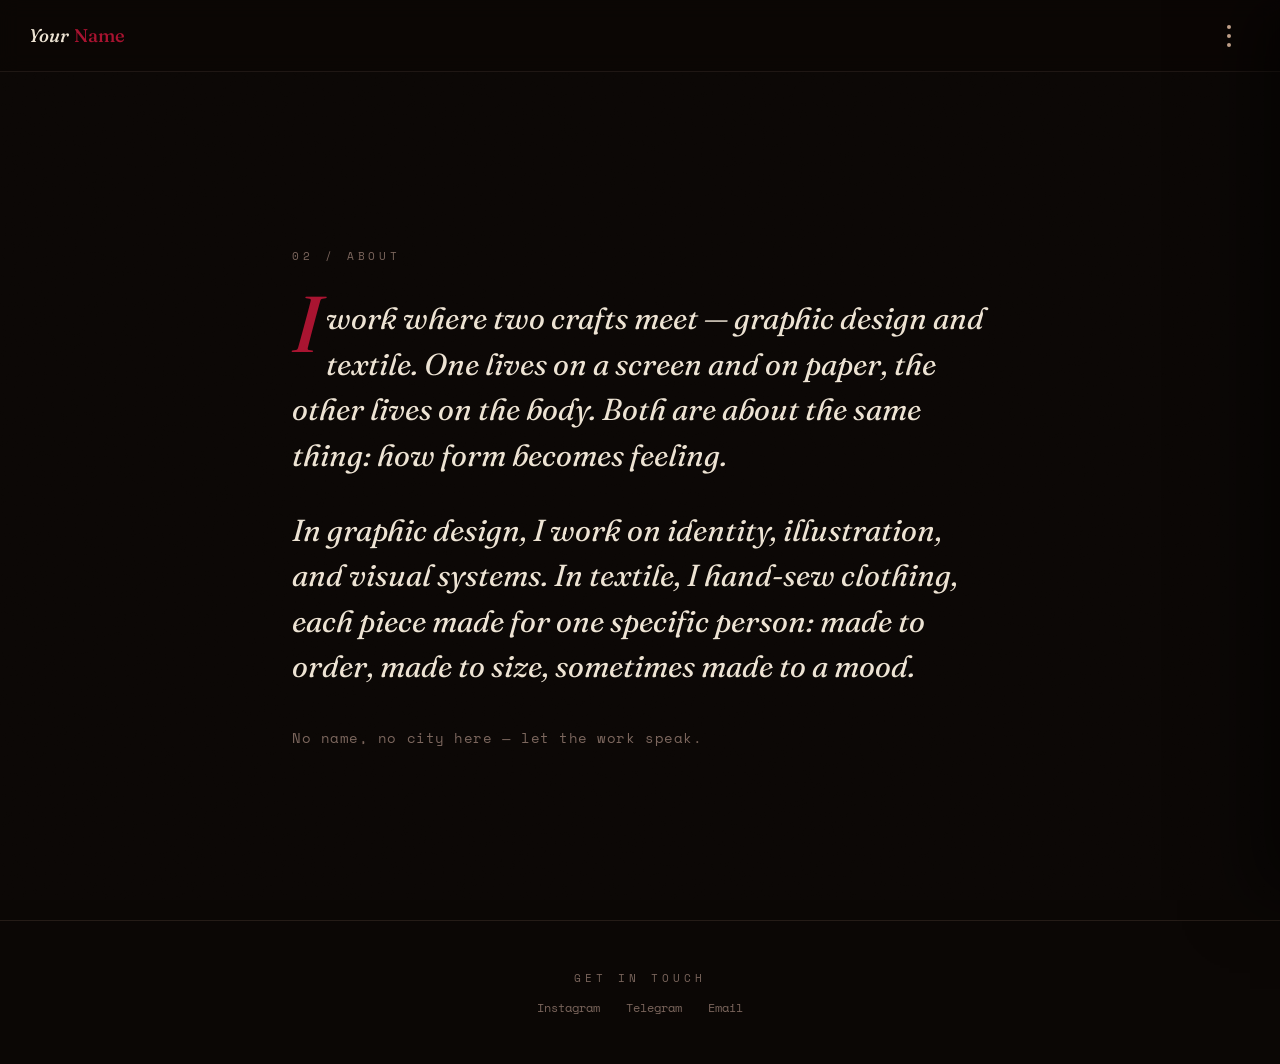
==== about.html @ b3714de5 "Add files via upload" ====
<!DOCTYPE html>
<html lang="en">
<head>
<meta charset="UTF-8">
<meta name="viewport" content="width=device-width, initial-scale=1.0">
<title>About — [Your Name]</title>
<link rel="preconnect" href="https://fonts.googleapis.com">
<link href="https://fonts.googleapis.com/css2?family=Fraunces:ital,opsz,wght@0,9..144,300;0,9..144,500;0,9..144,600;1,9..144,400;1,9..144,500&family=Cormorant+Garamond:ital,wght@0,400;0,500;1,400&family=Space+Mono:wght@400;700&display=swap" rel="stylesheet">
<link rel="stylesheet" href="style.css">
</head>
<body>

<svg class="grain" width="100%" height="100%">
  <filter id="noiseFilter">
    <feTurbulence type="fractalNoise" baseFrequency="0.9" numOctaves="2" stitchTiles="stitch"/>
    <feColorMatrix type="saturate" values="0"/>
  </filter>
  <rect width="100%" height="100%" filter="url(#noiseFilter)"/>
</svg>

<svg width="0" height="0">
  <filter id="organicBlur">
    <feTurbulence type="fractalNoise" baseFrequency="0.012" numOctaves="2" result="turb"/>
    <feDisplacementMap in="SourceGraphic" in2="turb" scale="18"/>
  </filter>
</svg>

<header class="site-header">
  <a href="index.html" class="logo">Your <span>Name</span></a>
  <button class="menu-trigger" id="menuTrigger" aria-label="Open menu" aria-expanded="false" aria-controls="drawer">
    <span class="dot"></span><span class="dot"></span><span class="dot"></span>
  </button>
</header>

<div class="drawer-overlay" id="drawerOverlay"></div>
<nav class="drawer" id="drawer" aria-hidden="true">
  <div class="drawer-top">
    <p class="eyebrow">menu</p>
    <button class="drawer-close" id="drawerClose">close ×</button>
  </div>

  <ul class="drawer-nav">
    <li><a class="drawer-link" href="index.html"><span class="n">01</span>Home</a></li>
    <li><a class="drawer-link current" href="about.html"><span class="n">02</span>About</a></li>
    <li><a class="drawer-link" href="portfolio.html"><span class="n">03</span>Portfolio</a></li>
    <li>
      <a class="drawer-link" href="clothing.html"><span class="n">04</span>Clothing</a>
      <ul class="drawer-sub">
        <li><a class="" href="clothing-active.html">— Active</a></li>
        <li><a class="" href="clothing-inactive.html">— Inactive</a></li>
      </ul>
    </li>
  </ul>

  <div class="drawer-foot">
    <p class="eyebrow">get in touch</p>
    <div class="links">
      <a href="#">Instagram</a>
      <a href="#">Telegram</a>
      <a href="mailto:hello@example.com">Email</a>
    </div>
  </div>
</nav>

<section class="about-section" id="about">
  <p class="eyebrow">02 / about</p>
  <div class="about-body">
    <p class="about-line">I work where two crafts meet — graphic design and textile. One lives on a screen and on paper, the other lives on the body. Both are about the same thing: how form becomes feeling.</p>
    <p class="about-line">In graphic design, I work on identity, illustration, and visual systems. In textile, I hand-sew clothing, each piece made for one specific person: made to order, made to size, sometimes made to a mood.</p>
    <p class="about-line about-whisper">No name, no city here — let the work speak.</p>
  </div>
</section>

<footer>
  <p class="eyebrow">get in touch</p>
  <div class="links">
    <a href="#">Instagram</a>
    <a href="#">Telegram</a>
    <a href="mailto:hello@example.com">Email</a>
  </div>
</footer>

<script src="script.js"></script>
</body>
</html>
---- style.css ----
:root{
  --void:      #0b0705;
  --plum:      #22101a;
  --blood:     #a81330;
  --blood-dim: #5c0f1f;
  --flesh:     #d8b49a;
  --bone:      #ede3d3;
  --sinew:     #7a655c;
  --header-h:  72px;
}

*{margin:0;padding:0;box-sizing:border-box;}
html{scroll-behavior:smooth;}

body{
  background:var(--void);
  color:var(--bone);
  font-family:'Cormorant Garamond', serif;
  overflow-x:hidden;
}
body.drawer-open{ overflow:hidden; }

::selection{background:var(--blood); color:var(--bone);}
a{color:inherit; text-decoration:none;}

.eyebrow{
  font-family:'Space Mono', monospace;
  letter-spacing:0.35em;
  text-transform:uppercase;
  font-size:0.7rem;
  color:var(--sinew);
}

.grain{
  position:fixed; inset:0; z-index:40;
  pointer-events:none;
  opacity:0.06;
  mix-blend-mode:overlay;
}

/* ================= HEADER ================= */
header.site-header{
  position:fixed; top:0; left:0; right:0;
  height:var(--header-h);
  z-index:60;
  display:flex; align-items:center; justify-content:space-between;
  padding:0 1.8rem;
  background:rgba(11,7,5,0.55);
  backdrop-filter:blur(10px);
  -webkit-backdrop-filter:blur(10px);
  border-bottom:1px solid rgba(216,180,154,0.10);
}

.logo{
  font-family:'Fraunces', serif;
  font-style:italic;
  font-weight:500;
  font-size:1.15rem;
  color:var(--bone);
  letter-spacing:0.01em;
}
.logo span{ color:var(--blood); font-style:normal; }

.menu-trigger{
  display:flex; flex-direction:column; align-items:center;
  gap:5px;
  width:44px; height:44px;
  justify-content:center;
  background:none; border:none; cursor:pointer;
}
.menu-trigger .dot{
  width:4px; height:4px; border-radius:50%;
  background:var(--flesh);
  transition:background .3s ease, transform .3s ease;
}
.menu-trigger:hover .dot{ background:var(--blood); }
.menu-trigger:hover .dot:nth-child(1){ transform:translateX(-2px); }
.menu-trigger:hover .dot:nth-child(3){ transform:translateX(2px); }
.menu-trigger[aria-expanded="true"] .dot{ background:var(--blood); }

/* ================= DRAWER ================= */
.drawer-overlay{
  position:fixed; inset:0; z-index:70;
  background:rgba(7,4,3,0.55);
  backdrop-filter:blur(3px);
  opacity:0; pointer-events:none;
  transition:opacity .4s ease;
}
.drawer-overlay.open{ opacity:1; pointer-events:auto; }

.drawer{
  position:fixed; top:0; right:0; bottom:0; z-index:80;
  width:min(380px, 88vw);
  background:linear-gradient(160deg, #130908 0%, var(--plum) 120%);
  border-left:1px solid rgba(168,19,48,0.35);
  box-shadow:-30px 0 60px rgba(0,0,0,0.5);
  transform:translateX(100%);
  transition:transform .5s cubic-bezier(.65,0,.2,1);
  display:flex; flex-direction:column;
  padding:2.2rem 2rem;
}
.drawer.open{ transform:translateX(0); }

.drawer-top{
  display:flex; justify-content:space-between; align-items:center;
  margin-bottom:2.6rem;
}
.drawer-close{
  background:none; border:none; cursor:pointer;
  font-family:'Space Mono', monospace;
  color:var(--sinew);
  font-size:0.85rem;
  letter-spacing:0.1em;
  display:flex; align-items:center; gap:0.5rem;
  transition:color .3s ease;
}
.drawer-close:hover{ color:var(--blood); }

.drawer-nav{
  display:flex; flex-direction:column;
  list-style:none;
}
.drawer-nav > li{
  border-top:1px solid rgba(216,180,154,0.10);
}
.drawer-nav > li:last-child{ border-bottom:1px solid rgba(216,180,154,0.10); }

.drawer-link{
  display:flex; align-items:baseline; gap:0.9rem;
  padding:1.05rem 0.1rem;
  font-family:'Fraunces', serif;
  font-style:italic;
  font-weight:500;
  font-size:1.5rem;
  color:var(--bone);
  transition:color .3s ease, padding-left .3s ease;
}
.drawer-link .n{
  font-family:'Space Mono', monospace;
  font-style:normal;
  font-size:0.72rem;
  color:var(--blood);
}
.drawer-link:hover{ color:var(--flesh); padding-left:0.4rem; }
.drawer-link.current{ color:var(--blood); }

.drawer-sub{
  list-style:none;
  padding:0 0 1.1rem 2.1rem;
  display:flex; flex-direction:column; gap:0.5rem;
}
.drawer-sub a{
  font-family:'Space Mono', monospace;
  font-size:0.76rem;
  letter-spacing:0.08em;
  text-transform:uppercase;
  color:var(--sinew);
  transition:color .3s ease;
}
.drawer-sub a:hover{ color:var(--blood); }
.drawer-sub a.current{ color:var(--blood); }

.drawer-foot{
  margin-top:auto;
  padding-top:1.6rem;
  border-top:1px solid rgba(216,180,154,0.10);
}
.drawer-foot .eyebrow{ margin-bottom:0.6rem; }
.drawer-foot .links{
  display:flex; gap:1.2rem;
  font-family:'Space Mono', monospace;
  font-size:0.75rem;
  color:var(--sinew);
}
.drawer-foot .links a:hover{ color:var(--blood); }

/* ================= HERO / HOME ================= */
.hero{
  position:relative;
  min-height:100vh;
  display:flex;
  flex-direction:column;
  align-items:center;
  justify-content:center;
  text-align:center;
  padding:calc(var(--header-h) + 2rem) 2rem 4rem;
  background:
    radial-gradient(ellipse 60% 45% at 50% 38%, rgba(168,19,48,0.20), transparent 70%),
    linear-gradient(180deg, var(--void) 0%, #150a0a 55%, var(--void) 100%);
}

.pulse-field{
  position:absolute;
  top:34%; left:50%;
  width:min(60vw, 560px);
  height:min(60vw, 560px);
  transform:translate(-50%,-50%);
  pointer-events:none;
  filter:url(#organicBlur);
}
.pulse-field .ring{
  position:absolute; inset:0;
  border-radius:50%;
  border:1px solid rgba(168,19,48,0.35);
  animation:heartbeat 1.15s infinite;
}
.pulse-field .ring.r2{ animation-delay:.08s; opacity:.6; }
.pulse-field .ring.r3{ animation-delay:.16s; opacity:.35; }

@keyframes heartbeat{
  0%   { transform:scale(0.92); opacity:0.15; }
  12%  { transform:scale(1.03); opacity:0.55; }
  22%  { transform:scale(0.97); opacity:0.25; }
  34%  { transform:scale(1.07); opacity:0.6; }
  50%  { transform:scale(0.94); opacity:0.15; }
  100% { transform:scale(0.94); opacity:0.15; }
}

.hero-inner{ position:relative; z-index:2; max-width:640px; }

.hero .greeting{
  font-style:italic;
  color:var(--sinew);
  font-size:clamp(1rem, 2vw, 1.2rem);
  margin-bottom:0.5rem;
}

.hero h1{
  font-family:'Fraunces', serif;
  font-weight:500;
  font-style:italic;
  font-size:clamp(2.2rem, 6.5vw, 4.4rem);
  line-height:0.98;
  background:linear-gradient(180deg, var(--bone) 40%, var(--flesh) 100%);
  -webkit-background-clip:text; background-clip:text; color:transparent;
  margin-bottom:1.2rem;
}

.hero .role{
  font-size:clamp(1rem, 2vw, 1.2rem);
  color:var(--flesh);
  line-height:1.5;
  margin-bottom:2.6rem;
}

.entry-links{
  display:flex; flex-direction:column;
  border-top:1px solid rgba(216,180,154,0.18);
}
.entry-link{
  display:flex; align-items:center; justify-content:space-between;
  gap:1rem;
  padding:1.3rem 0.3rem;
  border-bottom:1px solid rgba(216,180,154,0.18);
  text-align:left;
  transition:padding-left .35s ease;
}
.entry-link:hover{ padding-left:0.6rem; }
.entry-link:hover{ animation:link-pulse 1.15s infinite; }
@keyframes link-pulse{
  0%   { box-shadow: inset 0 -1px 0 rgba(168,19,48,0.3); }
  18%  { box-shadow: inset 0 -1px 0 rgba(168,19,48,0.9); }
  34%  { box-shadow: inset 0 -1px 0 rgba(168,19,48,0.45); }
  100% { box-shadow: inset 0 -1px 0 rgba(168,19,48,0.3); }
}

.entry-link .label{
  display:flex; align-items:baseline; gap:1rem;
}
.entry-link .n{
  font-family:'Space Mono', monospace;
  font-size:0.72rem;
  color:var(--blood);
}
.entry-link h2{
  font-family:'Fraunces', serif;
  font-style:italic;
  font-weight:500;
  font-size:clamp(1.5rem, 3.4vw, 2.1rem);
}
.entry-link .desc{ display:none; }
.entry-link .arrow{
  font-family:'Space Mono', monospace;
  color:var(--sinew);
  transition:transform .3s ease, color .3s ease;
}
.entry-link:hover .arrow{ transform:translateX(6px); color:var(--blood); }

@media (min-width:600px){
  .entry-link .desc{
    display:block;
    font-family:'Cormorant Garamond', serif;
    font-size:0.95rem;
    color:var(--sinew);
    margin-top:0.2rem;
  }
}

/* ================= ABOUT ================= */
.about-section{
  position:relative;
  min-height:100vh;
  padding:calc(var(--header-h) + 4rem) 2rem 5rem;
  display:flex; flex-direction:column;
  justify-content:center;
  max-width:760px;
  margin:0 auto;
}
.about-section .eyebrow{ margin-bottom:2rem; }
.about-body{ display:flex; flex-direction:column; gap:1.8rem; }
.about-line{
  font-family:'Fraunces', serif;
  font-weight:400;
  font-style:italic;
  font-size:clamp(1.3rem, 3vw, 1.9rem);
  line-height:1.5;
  color:var(--bone);
}
.about-line:first-child::first-letter{
  font-size:2.6em;
  color:var(--blood);
  font-weight:500;
  line-height:0.7;
  padding-right:0.08em;
  float:left;
}
.about-whisper{
  font-family:'Space Mono', monospace;
  font-style:normal;
  font-size:0.85rem;
  letter-spacing:0.04em;
  color:var(--sinew);
  margin-top:0.6rem;
}

/* ================= GENERIC SECTION STUBS ================= */
.stub-section{
  position:relative;
  min-height:100vh;
  padding:calc(var(--header-h) + 3rem) 2rem 4rem;
  display:flex; flex-direction:column;
  justify-content:center;
  max-width:900px;
  margin:0 auto;
}
.stub-section .eyebrow{ margin-bottom:1rem; }
.stub-section h1{
  font-family:'Fraunces', serif;
  font-weight:500;
  font-style:italic;
  font-size:clamp(2rem, 5vw, 3.2rem);
  margin-bottom:1.2rem;
}
.stub-section p{
  color:var(--sinew);
  max-width:32em;
  font-size:1.05rem;
  line-height:1.6;
}
.stub-section .tag{
  display:inline-block;
  margin-top:1.6rem;
  font-family:'Space Mono', monospace;
  font-size:0.7rem;
  letter-spacing:0.12em;
  text-transform:uppercase;
  color:var(--blood);
  border:1px solid rgba(168,19,48,0.4);
  padding:0.4rem 0.8rem;
  width:fit-content;
}

.subtab-row{ display:flex; gap:1rem; margin-top:2rem; }
.subtab-row a{
  font-family:'Space Mono', monospace;
  font-size:0.75rem; letter-spacing:0.1em; text-transform:uppercase;
  padding:0.6rem 1.1rem;
  border:1px solid rgba(216,180,154,0.25);
  color:var(--flesh);
  transition:all .3s ease;
}
.subtab-row a:hover{ border-color:var(--blood); background:rgba(168,19,48,0.12); color:var(--bone); }

/* ---------- FOOTER ---------- */
footer{
  padding:3rem;
  text-align:center;
  border-top:1px solid rgba(216,180,154,0.12);
}
footer .eyebrow{ margin-bottom:0.8rem; }
footer .links{
  display:flex; gap:1.6rem; justify-content:center;
  font-family:'Space Mono', monospace;
  font-size:0.75rem;
  color:var(--sinew);
}
footer .links a:hover{ color:var(--blood); }

@media (prefers-reduced-motion: reduce){
  *{ animation:none !important; transition:none !important; }
}
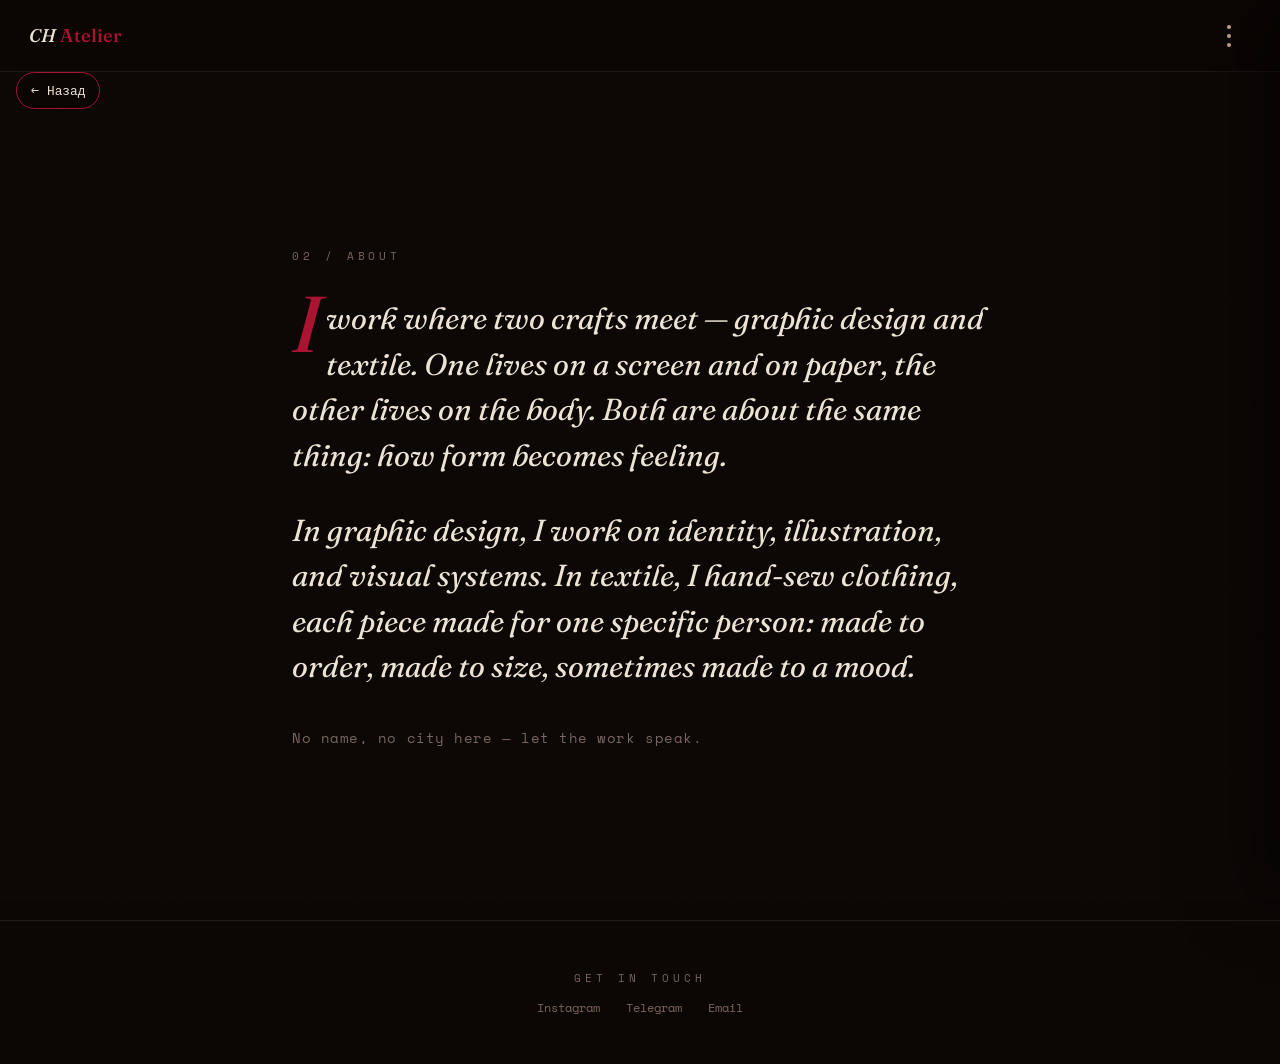
==== commit a3fca931: "Set brand name to CH Atelier" ====
--- a/about.html
+++ b/about.html
@@ -3,7 +3,7 @@
 <head>
 <meta charset="UTF-8">
 <meta name="viewport" content="width=device-width, initial-scale=1.0">
-<title>About — [Your Name]</title>
+<title>About — [CH Atelier]</title>
 <link rel="preconnect" href="https://fonts.googleapis.com">
 <link href="https://fonts.googleapis.com/css2?family=Fraunces:ital,opsz,wght@0,9..144,300;0,9..144,500;0,9..144,600;1,9..144,400;1,9..144,500&family=Cormorant+Garamond:ital,wght@0,400;0,500;1,400&family=Space+Mono:wght@400;700&display=swap" rel="stylesheet">
 <link rel="stylesheet" href="style.css">
@@ -26,7 +26,7 @@
 </svg>
 
 <header class="site-header">
-  <a href="index.html" class="logo">Your <span>Name</span></a>
+  <a href="index.html" class="logo">CH <span>Atelier</span></a>
   <button class="menu-trigger" id="menuTrigger" aria-label="Open menu" aria-expanded="false" aria-controls="drawer">
     <span class="dot"></span><span class="dot"></span><span class="dot"></span>
   </button>
--- a/style.css
+++ b/style.css
@@ -399,3 +399,36 @@
 @media (prefers-reduced-motion: reduce){
   *{ animation:none !important; transition:none !important; }
 }
+/* Кнопка "Назад" */
+.back-button {
+  position: fixed;
+  top: 72px;
+  left: 16px;
+  z-index: 900;
+  display: inline-flex;
+  align-items: center;
+  gap: 6px;
+  padding: 8px 14px;
+  border-radius: 999px;
+  border: 1px solid var(--blood);
+  background: rgba(11, 7, 5, 0.7);
+  backdrop-filter: blur(6px);
+  color: var(--bone);
+  font-family: 'Space Mono', monospace;
+  font-size: 0.8rem;
+  text-decoration: none;
+  cursor: pointer;
+  transition: all 0.2s ease;
+}
+
+.back-button:hover {
+  border-color: var(--blood);
+  box-shadow: 0 0 12px var(--blood-dim);
+  color: var(--flesh);
+}
+
+@media (prefers-reduced-motion: reduce) {
+  .back-button {
+    transition: none;
+  }
+}
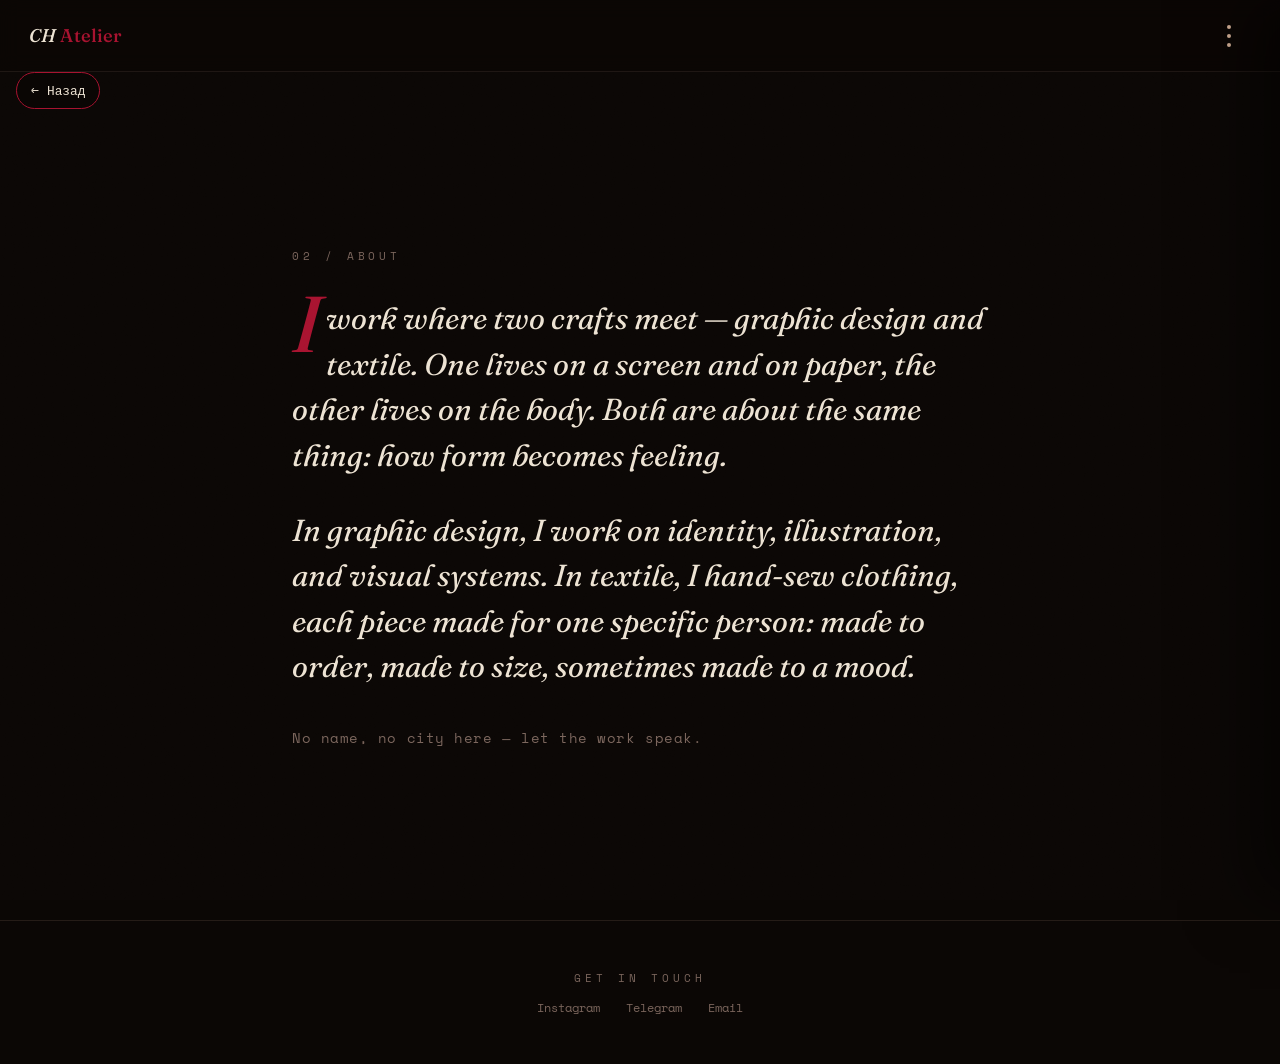
==== commit d09e9c07: "почта" ====
--- a/about.html
+++ b/about.html
@@ -55,9 +55,9 @@
   <div class="drawer-foot">
     <p class="eyebrow">get in touch</p>
     <div class="links">
-      <a href="#">Instagram</a>
-      <a href="#">Telegram</a>
-      <a href="mailto:hello@example.com">Email</a>
+      <a href="https://www.instagram.com/custom_ch_shop?igsi=MTRvYjB0ZTA4OWI3Yg==" target="_blank" rel="noopener">Instagram</a>
+      <a href="https://t.me/Chstorepl" target="_blank" rel="noopener">Telegram</a>
+      <a href="mailto:dyzainbych@gmail.com">Email</a>
     </div>
   </div>
 </nav>
@@ -74,9 +74,9 @@
 <footer>
   <p class="eyebrow">get in touch</p>
   <div class="links">
-    <a href="#">Instagram</a>
-    <a href="#">Telegram</a>
-    <a href="mailto:hello@example.com">Email</a>
+    <a href="https://www.instagram.com/custom_ch_shop?igsi=MTRvYjB0ZTA4OWI3Yg==" target="_blank" rel="noopener">Instagram</a>
+    <a href="https://t.me/Chstorepl" target="_blank" rel="noopener">Telegram</a>
+    <a href="mailto:dyzainbych@gmail.com">Email</a>
   </div>
 </footer>
 
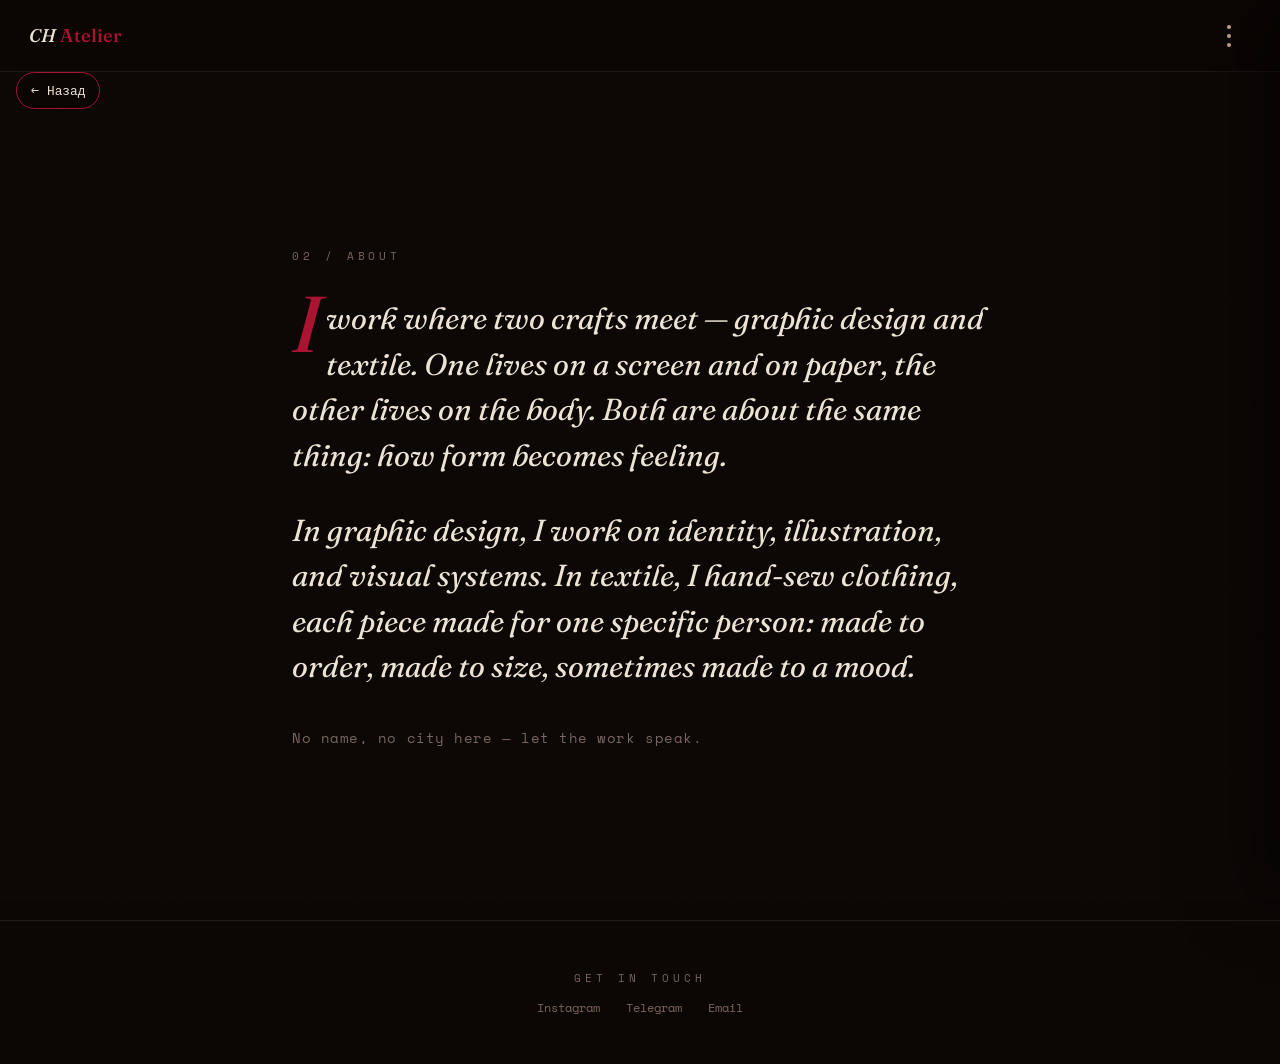
==== commit c6d545c3: "ссылка на почту" ====
--- a/about.html
+++ b/about.html
@@ -57,7 +57,7 @@
     <div class="links">
       <a href="https://www.instagram.com/custom_ch_shop?igsi=MTRvYjB0ZTA4OWI3Yg==" target="_blank" rel="noopener">Instagram</a>
       <a href="https://t.me/Chstorepl" target="_blank" rel="noopener">Telegram</a>
-      <a href="mailto:dyzainbych@gmail.com">Email</a>
+      <a href="https://mail.google.com/mail/?view=cm&fs=1&to=dyzainbych@gmail.com">Email</a>
     </div>
   </div>
 </nav>
@@ -76,7 +76,7 @@
   <div class="links">
     <a href="https://www.instagram.com/custom_ch_shop?igsi=MTRvYjB0ZTA4OWI3Yg==" target="_blank" rel="noopener">Instagram</a>
     <a href="https://t.me/Chstorepl" target="_blank" rel="noopener">Telegram</a>
-    <a href="mailto:dyzainbych@gmail.com">Email</a>
+    <a href="https://mail.google.com/mail/?view=cm&fs=1&to=dyzainbych@gmail.com">Email</a>
   </div>
 </footer>
 
